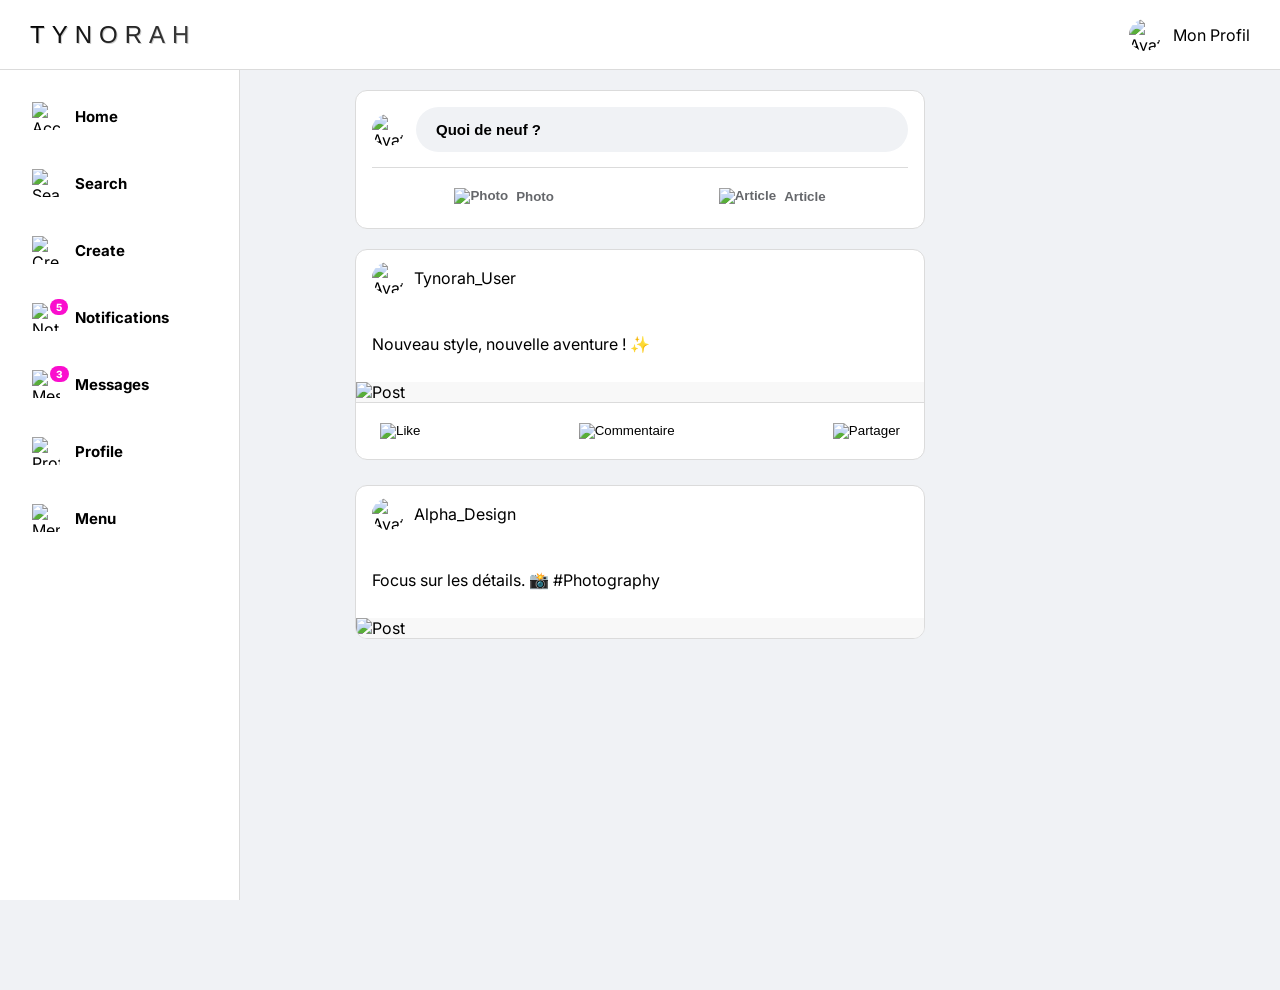
==== feed.html @ a1e7d86f "Add files via upload" ====
<!DOCTYPE html>
<html lang="fr">
<head>
  <meta charset="utf-8">
  <meta name="viewport" content="width=device-width, initial-scale=1">
  <title>Tynorah - Accueil</title>
  <link rel="stylesheet" href="style.css">
  <link rel="stylesheet" href="https://cdnjs.cloudflare.com/ajax/libs/font-awesome/6.0.0/css/all.min.css">
</head>
<body class="feed-body">

  <header class="main-header">
    <div class="brand">TYNORAH</div>

    <div class="search-wrapper" id="searchWrapper">
        <div class="search-close" id="closeSearch">&times;</div>
        
        <div class="search-section" style="width: 100%; max-width: 600px; margin: 40px auto; padding: 20px;">
          
          <div class="search-bar-wrapper" style="display: flex; align-items: center; background: #f0f2f5; padding: 10px 15px; border-radius: 20px; margin-bottom: 25px;">
            <i class="fa-solid fa-magnifying-glass" style="color: #737373; margin-right: 10px;"></i>
            <input type="text" id="search-input" placeholder="Search creators, hashtags or tech..." autocomplete="off" style="border: none; background: transparent; outline: none; width: 100%;">
          </div>
          
          <div class="search-results" id="suggestionsDropdown">
            <p class="small" style="text-align: left; margin-bottom: 15px; color: #737373; font-weight: 600;">Recent searches</p>
            <div class="user-info" style="margin-bottom: 15px; display: flex; align-items: center;">
              <div class="avatar" style="background: #ddd; width: 40px; height: 40px; border-radius: 50%;"></div>
              <span class="username" style="margin-left: 10px; font-weight: 500;">WebArchitect_99</span>
            </div>
            <div class="user-info" style="margin-bottom: 25px; display: flex; align-items: center;">
              <div class="avatar" style="background: #ddd; width: 40px; height: 40px; border-radius: 50%;"></div>
              <span class="username" style="margin-left: 10px; font-weight: 500;">UI_Master</span>
            </div>

            <div class="suggestion-section">
                <p class="small" style="text-align: left; margin-bottom: 15px; color: #737373; font-weight: 600;">Recherches populaires</p>
                <div class="suggestion-item" style="padding: 8px 0;"><span>#</span> TynorahDev</div>
                <div class="suggestion-item" style="padding: 8px 0;"><span>#</span> DesignConcept</div>
            </div>
          </div>
        </div>
    </div>

    <nav class="nav-center">
        <a href="feed.html" class="nav-item active">
            <img src="https://img.icons8.com/external-solid-kawalan-studio/36/external-home-user-interface-solid-kawalan-studio.png" alt="Accueil">
            <span class="nav-label">Home</span>
        </a>

        <a href="#" class="nav-item" id="search-nav-btn">
            <img src="https://img.icons8.com/external-others-inmotus-design/36/external-Magnifier-find-glass-others-inmotus-design-48.png" alt="Search">
            <span class="nav-label">Search</span>
        </a>

        <a href="#" class="nav-item">
            <img src="https://img.icons8.com/external-anggara-glyph-anggara-putra/36/external-add-social-media-interface-anggara-glyph-anggara-putra.png" alt="Create">
            <span class="nav-label">Create</span>
        </a>

        <a href="#" class="nav-item">
            <img src="https://img.icons8.com/external-smashingstocks-glyph-smashing-stocks/36/external-Bell-education-and-learning-smashingstocks-glyph-smashing-stocks.png" alt="Notifications">
            <span class="nav-label">Notifications</span>
            <span class="badge">5</span>
        </a>

        <a href="messages.html" class="nav-item">
            <img src="https://img.icons8.com/ios/36/facebook-messenger--v1.png" alt="Messages">
            <span class="nav-label">Messages</span>
            <span class="badge">3</span>
        </a>

        <a href="profile.html" class="nav-item" id="profile-link">
            <img src="https://img.icons8.com/external-tanah-basah-basic-outline-tanah-basah/36/external-user-date-and-time-tanah-basah-basic-outline-tanah-basah.png" alt="Profil">
            <span class="nav-label">Profile</span>
        </a>

        <a href="menu.html" class="nav-item">
            <img src="https://img.icons8.com/fluency-systems-regular/36/xbox-menu.png" alt="Menu">
            <span class="nav-label">Menu</span>
        </a>
    </nav>

    <div class="user-zone">
        <img src="https://www.hebergeur-image.fr/uploads/20260311/3c5c3ff0f1273dd42cfa2094b3bd9355d8735154.jpg" class="mini-avatar" alt="Avatar">
        <span class="user-name">Mon Profil</span>
    </div>
  </header>

  <main class="feed-container">
    
    <section class="create-post-card">
      <div class="create-top">
        <img src="https://www.hebergeur-image.fr/uploads/20260311/3c5c3ff0f1273dd42cfa2094b3bd9355d8735154.jpg" class="mini-avatar" alt="Avatar">
        <button class="create-trigger" id="create-post-trigger">Quoi de neuf ?</button>
      </div>
      
      <div class="create-divider"></div>

      <div class="create-options">
        <button class="opt-btn btn-photo" id="photo-post-trigger">
          <img src="https://img.icons8.com/ios-filled/24/camera--v3.png" class="opt-icon" alt="Photo">
          <span>Photo</span>
        </button>
        <button class="opt-btn btn-article" id="article-post-trigger">
          <img src="https://img.icons8.com/ios/24/hand-with-pen.png" class="opt-icon" alt="Article">
          <span>Article</span>
        </button>
      </div>
    </section>

    <article class="post-card">
        <div class="post-header">
            <div class="user-info">
                <img src="https://www.hebergeur-image.fr/uploads/20260311/3c5c3ff0f1273dd42cfa2094b3bd9355d8735154.jpg" class="mini-avatar" alt="Avatar">
                <span class="user-name">Tynorah_User</span>
            </div>
        </div>
        <div class="post-content">
            <p>Nouveau style, nouvelle aventure ! ✨</p>
            <div class="post-media-container">
                <img src="https://www.hebergeur-image.fr/uploads/20260311/f9a54bbe7b71318d585d57c09bd200cd1e1c11e5.jpg" alt="Post" class="post-image">
            </div>
        </div>
        <div class="post-actions">
            <button class="action-btn heart-btn" onclick="toggleLike(this)">
                <img src="https://img.icons8.com/ios-glyphs/24/hearts.png" data-inactive="https://img.icons8.com/ios-glyphs/24/hearts.png" data-active="https://img.icons8.com/emoji/24/heart-suit.png" alt="Like">
            </button>
            <button class="action-btn comment-toggle-btn">
                <img src="https://img.icons8.com/ios/24/topic--v1.png" alt="Commentaire">
            </button>
            <button class="action-btn"><img src="https://img.icons8.com/external-creatype-outline-colourcreatype/24/external-share-user-interface-creatype-outline-colourcreatype.png" alt="Partager"></button>
        </div>

        <div class="comments-section" style="display: none; padding: 15px; border-top: 1px solid #dbdbdb;">
            <div class="comments-list" style="margin-bottom: 10px;"></div>
            <div style="display: flex; gap: 10px;">
                <input type="text" class="comment-input" placeholder="Ajouter un commentaire..." style="flex: 1; padding: 8px; border-radius: 20px; border: 1px solid #dbdbdb;">
                <button class="publish-comment-btn" style="background: var(--purple-1); color: white; border: none; padding: 5px 15px; border-radius: 20px; cursor: pointer;">Publier</button>
            </div>
        </div>
    </article>

    <article class="post-card">
        <div class="post-header">
            <div class="user-info">
                <img src="https://www.hebergeur-image.fr/uploads/20260311/3c5c3ff0f1273dd42cfa2094b3bd9355d8735154.jpg" class="mini-avatar" alt="Avatar">
                <span class="user-name">Alpha_Design</span>
            </div>
        </div>
        <div class="post-content">
            <p>Focus sur les détails. 📸 #Photography</p>
            <div class="post-media-container">
                <img src="https://www.hebergeur-image.fr/uploads/20260311/57adf78bf8f1d8cbd151e48b9839f9eaba9f953b.jpg" alt="Post" class="post-image">
            </div>
        </div>
    </article>

  </main>

  <script src="script.js"></script>
</body>
</html>
---- style.css ----
/* ============================================================
   0. CONFIGURATION GLOBALE (Variables & Reset)
   ============================================================ */
/* Importation de la police Inter (Recommandé si pas fait dans le HTML) */
@import url('https://fonts.googleapis.com/css2?family=Inter:wght@400;500;600;700;800;900&display=swap');

@font-face {
    font-family: 'Bluestar Medium';
    src: url('fonts/Bluestar-Medium.ttf') format('truetype');
    font-weight: 500; 
    font-style: normal; 
    font-display: swap;
}

:root {
    /* Couleurs */
    --purple-1: rgba(250, 14, 206, 1);
    --purple-2: rgba(14, 206, 250, 0.9);
    --white: #ffffff;
    --black: #000000;
    --muted: rgba(12, 12, 12, 0.6);
    --muted-light: #737373;
    --border-color: #dbdbdb;
    --bg-light: #f0f2f5;
    
    /* Composants */
    --shadow: 0 8px 30px rgba(12, 12, 12, 0.16);
    --radius-md: 12px;
    --radius-lg: 50px;
    --pill: 100px;
    
    /* Typographie */
    --font-main: "Inter", Arial, Helvetica, sans-serif;
}

/* Reset de base */
* { box-sizing: border-box; }
html, body { height: 100%; margin: 0; }

body {
    min-height: 100vh;
    font-family: var(--font-main);
    color: var(--black);
    position: relative;
    overflow-x: hidden;
}

/* Classes Utilitaires */
.muted { color: var(--muted); }

/* ============================================================
   1. AUTHENTIFICATION (Pages Signin / Signup)
   ============================================================ */
body.auth-body {
    display: flex;
    align-items: center;
    justify-content: center;
    background: var(--white);
    /* Gère le positionnement du logo central en haut */
    padding-top: 60px; 
}

/* Bulles de fond */
body.auth-body::before, 
body.auth-body::after {
    content: ""; 
    position: absolute; 
    width: 600px; 
    height: 500px;
    border-radius: 50%; 
    filter: blur(90px); 
    z-index: -1; 
    opacity: 0.8;
}
body.auth-body::before { background: linear-gradient(135deg, #7800F6, #ED006A); top: -200px; left: -150px; }
body.auth-body::after { background: linear-gradient(135deg, #003CF6, #00FEFE); bottom: -150px; right: -150px; }

/* Logo de l'app */
.brand {
    font-family: 'Bluestar Medium', sans-serif; 
    letter-spacing: 7px; 
    font-size: 24px;
    background: linear-gradient(135deg, #000000 0%, #434343 100%);
    -webkit-background-clip: text; 
    -webkit-text-fill-color: transparent;
    filter: drop-shadow(1px 1px 0px #ccc); 
    transition: all 0.4s ease;
}

body.auth-body .brand { 
    position: absolute; 
    top: 25px; 
    left: 100%; 
    transform: translateX(-50%); 
}

/* Conteneur du Formulaire */
.container {
    width: 450px; 
    max-width: 92vw; 
    height: 700px; 
    max-height: 92vh;
    border-radius: var(--radius-lg); 
    background: var(--white);
    box-shadow: var(--shadow); 
    overflow: hidden; 
    display: flex; 
    flex-direction: column;
}

.header { 
    min-height: 150px; 
    display: flex; 
    flex-direction: column; 
    justify-content: flex-end; 
    align-items: center; 
    padding: 2px 20px 50px; 
}
.header h1 { margin: 0; font-size: 35px; font-weight: 800; }
.header .subtitle { font-size: 12px; font-weight: 600; color: var(--muted); }

.content { 
    flex: 1; 
    padding: 22px; 
    display: flex; 
    flex-direction: column; 
    gap: 12px; 
    overflow-y: auto; 
}
.row { display: flex; gap: 15px; margin-bottom: 20px; }

/* Champs de saisie */
input[type="text"], input[type="email"], input[type="password"] {
    width: 100%; 
    padding: 18px 16px; 
    margin-top: 8px; 
    border-radius: 40px;
    border: 1.5px solid #e6e6eb; 
    background: #fafafa; 
    outline: none; 
    transition: 0.2s;
    font-family: var(--font-main);
}
input:focus { border-color: var(--purple-1); background: var(--white); }

/* Boutons principaux */
.btn {
    margin-top: 12px; 
    padding: 14px; 
    border-radius: 40px; 
    border: none;
    background-image: linear-gradient(90deg, var(--purple-1), #1465FF);
    color: var(--white); 
    font-weight: 800; 
    font-size: 15px; 
    cursor: pointer; 
    transition: 0.3s;
    display: flex; 
    align-items: center; 
    justify-content: center;
}
.btn:hover { transform: translateY(-4px); filter: brightness(1.1); }

/* Liens et textes annexes */
.small { font-size: 12px; color: var(--muted); text-align: center; margin-top: 15px; }
.signin-link { color: var(--purple-1); text-decoration: none; font-weight: 800; }
.terms { display: flex; align-items: center; gap: 10px; font-size: 13px; font-weight: 700; }
.consent { font-size: 12px; color: var(--muted); text-align: center; margin-top: 10px; }

/* ============================================================
   2. LAYOUT PRINCIPAL (Pages Feed, Settings, Profile)
   ============================================================ */
body.feed-body { 
    background: var(--bg-light); 
    overflow-y: auto; 
}

.profile-tabs {
    display: flex;
    justify-content: space-around;
    border-top: 1px solid var(--border-color);
    background: var(--white);
}

.tab {
    display: flex;
    flex-direction: column; /* Texte sous l'icône */
    align-items: center;
    padding: 12px 0;
    text-decoration: none;
    color: var(--muted-light);
    flex: 1;
    transition: 0.3s;
}

/* Taille de l'icône adaptative (environ 6% de la largeur de l'écran sur mobile) */
.tab svg {
    width: 6vw; 
    max-width: 24px;
    min-width: 20px;
    height: auto;
    margin-bottom: 4px;
}

.tab span {
    font-size: 10px; /* Taille fixe petite pour le texte */
    font-weight: 700;
    letter-spacing: 0.3px;
}

.tab.active {
    color: var(--black);
    border-top: 2px solid var(--black); /* Barre au dessus comme Instagram PC ou dessous selon ton choix */
    margin-top: -1px;
}

.tab-content { display: none; }
.tab-content.active { display: block; }

/* Header Fixe Haut */
.main-header {
    display: flex; 
    align-items: center; 
    justify-content: space-between;
    padding: 0 30px; 
    height: 70px; 
    background: var(--white);
    position: fixed; 
    top: 0; 
    left: 0; 
    width: 100%;
    z-index: 2000; 
    border-bottom: 1px solid var(--border-color);
}

.user-zone { display: flex; align-items: center; gap: 12px; }
.mini-avatar { width: 32px; height: 32px; border-radius: 50%; object-fit: cover; flex-shrink: 0; }

/* Conteneur du Flux d'actualité */
.feed-container {
    width: 100%; 
    max-width: 600px; 
    margin: 90px auto 30px auto; 
    padding: 0 15px; 
    display: flex; 
    flex-direction: column; 
    align-items: center;
}

@media (max-width: 768px) {
    .feed-container { max-width: 100%; padding: 0; margin-top: 80px; margin-bottom: 80px; }
}

/* ============================================================
   3. NAVIGATION (Barre latérale / Barre basse)
   ============================================================ */
.nav-center { display: flex; background: var(--white); z-index: 1000; }

.nav-item { 
    display: flex; 
    align-items: center; 
    text-decoration: none;
    transition: all 0.2s ease; 
    position: relative; 
    color: var(--black);
}
.nav-item img { width: 28px; height: 28px; object-fit: contain; }
.nav-label { font-weight: 700; color: var(--black); }

#search-nav-btn:hover { 
    transform: scale(1.1); 
    filter: drop-shadow(0 0 5px rgba(250, 14, 206, 0.3)); 
}

.badge {
    position: absolute; 
    background: var(--purple-1); 
    color: var(--white);
    font-size: 10px; 
    font-weight: 800; 
    padding: 2px 6px; 
    border-radius: 10px;
}

/* --- Navigation Desktop (Barre Latérale Gauche) --- */
@media (min-width: 769px) { 
    .nav-center {
        flex-direction: column; 
        gap: 15px; 
        position: fixed; 
        top: 70px; 
        left: 0;
        width: 240px; 
        height: calc(100vh - 70px); 
        padding: 20px; 
        border-right: 1px solid var(--border-color);
    }
    .nav-item { width: 100%; padding: 12px; border-radius: var(--radius-md); gap: 15px; justify-content: flex-start; }
    .nav-item:hover { background: rgba(0, 0, 0, 0.05); }
    .nav-label { font-size: 15px; }
    .badge { top: 8px; left: 30px; }
}

/* --- Navigation Mobile (Barre d'outils Basse) --- */
@media (max-width: 768px) { 
    .nav-center {
        flex-direction: row; 
        justify-content: space-around; 
        align-items: center;
        position: fixed; 
        bottom: 0; 
        left: 0; 
        width: 100%; 
        height: 70px;
        border-top: 1px solid var(--border-color); 
        padding: 5px 0;
    }
    .nav-item { flex-direction: column; gap: 4px; flex: 1; }
    .nav-label { font-size: 10px; text-transform: uppercase; }
    .badge { top: 2px; right: 25%; }
}

/* ============================================================
   4. BARRE DE RECHERCHE (Overlay Glassmorphism)
   ============================================================ */
.search-wrapper {
    position: fixed; 
    top: 0; 
    left: 0; 
    width: 100%; 
    height: 100vh;
    background: rgba(255, 255, 255, 0.7); 
    backdrop-filter: blur(7px);
    display: flex; 
    flex-direction: column; 
    align-items: center; 
    padding-top: 15px;
    z-index: 3000; 
    opacity: 0; 
    visibility: hidden; 
    transition: all 0.3s ease;
}
.search-wrapper.active { opacity: 1; visibility: visible; }

.search-bar-container { 
    width: 90%; 
    max-width: 600px; 
    position: relative; 
    display: flex; 
    align-items: center; 
    animation: slideDown 0.4s ease forwards; 
}

#searchInput {
    width: 100%; 
    padding: 15px 50px 15px 25px; 
    border-radius: 35px;
    border: 1px solid rgba(0, 0, 0, 0.1); 
    background: var(--white);
    font-size: 16px; 
    font-weight: 800; 
    color: var(--black); 
    outline: none; 
    box-shadow: var(--shadow);
}
#searchInput::placeholder { color: var(--black); font-weight: 800; opacity: 0.6; }

.search-close {
    position: absolute; 
    right: 20px; 
    font-size: 24px; 
    font-weight: 900;
    cursor: pointer; 
    color: var(--black); 
    transition: transform 0.2s;
}
.search-close:hover { transform: rotate(90deg); color: var(--purple-1); }

/* --- Dropdown de suggestions --- */
.suggestions-dropdown {
    width: 90%; 
    max-width: 600px; 
    margin-top: 15px; 
    background: rgba(255, 255, 255, 0.85);
    border-radius: 25px; 
    box-shadow: var(--shadow); 
    padding: 20px; 
    display: none;
    border: 1px solid rgba(255, 255, 255, 0.3);
}

.suggestion-section { margin-bottom: 15px; }
.suggestion-section small {
    color: var(--black); 
    font-weight: 900; 
    text-transform: uppercase;
    font-size: 12px; 
    letter-spacing: 1px; 
    margin-bottom: 8px; 
    display: block; 
    opacity: 0.5;
}

.suggestion-item {
    display: flex; 
    align-items: center; 
    gap: 15px; 
    padding: 12px; 
    border-radius: 15px;
    cursor: pointer; 
    transition: background 0.2s, transform 0.1s; 
    color: var(--black);
}
.suggestion-item:hover { background: rgba(250, 14, 206, 0.1); transform: translateX(5px); }
.suggestion-item span { font-weight: 800; }
.s-avatar { width: 35px; height: 35px; background: #e0e0e0; border-radius: 50%; }

/* ============================================================
   5. FEED : CRÉATION DE POST & POSTS (Style Facebook/Instagram)
   ============================================================ */
/* Bloc Créer un post */
.create-post-card {
    width: 100%; 
    background: var(--white); 
    border-radius: var(--radius-md);
    padding: 16px; 
    margin-bottom: 20px; 
    border: 1px solid var(--border-color);
}
.create-top { display: flex; align-items: center; gap: 12px; margin-bottom: 15px; }
.create-trigger {
    flex: 1; 
    background: #f0f2f5; 
    border: none; 
    border-radius: 50px;
    padding: 14px 20px; 
    text-align: left; 
    color: var(--black); 
    font-weight: 800; 
    font-size: 15px; 
    cursor: pointer;
}
.create-trigger:hover { background: #e4e6e9; }
.create-divider { height: 1px; background: var(--border-color); margin-bottom: 12px; }
.create-options { display: flex; justify-content: space-around; }
.opt-btn {
    display: flex; 
    align-items: center; 
    gap: 8px; 
    background: transparent;
    border: none; 
    font-weight: 800; 
    color: #65676b; 
    cursor: pointer; 
    padding: 8px;
}
.opt-btn:hover { background: #f2f2f2; border-radius: 8px; color: var(--black); }

/* Carte de Publication (Post) */
.post-card {
    width: 100%; 
    background: var(--white); 
    border-radius: var(--radius-md); 
    margin-bottom: 25px;
    border: 1px solid var(--border-color); 
    overflow: hidden; 
    display: flex; 
    flex-direction: column;
}
.post-header, .post-content p, .post-actions { padding: 12px 16px; }
.post-header .user-info { display: flex; align-items: center; gap: 10px; }
.post-media-container { width: 100%; background-color: #f8f8f8; display: flex; justify-content: center; }
.post-image { width: 100%; height: auto; display: block; object-fit: cover; }

.post-actions { display: flex; justify-content: space-between; border-top: 1px solid var(--border-color); }
.action-btn { background: none; border: none; cursor: pointer; padding: 8px; transition: transform 0.1s; }
.action-btn:hover { transform: scale(1.1); }
.action-btn img { width: 24px; height: 24px; }

@media (max-width: 768px) {
    .post-card { border-radius: 0; border-left: none; border-right: none; }
}

/* ============================================================
   6. PROFIL UTILISATEUR
   ============================================================ */
/* Nettoyage global sur la page profil */
body.profile-page { background: var(--white); }

.profile-container { 
    width: 100%; 
    max-width: 935px; 
    margin: 0 auto; 
    padding: 0 0 50px 0; 
    background: var(--white); 
}

/* --- En-tête Mobile (Bouton Retour + Titre) --- */
.profile-header-top {
    display: flex; 
    justify-content: space-between; 
    align-items: center;
    padding: 10px 15px; 
    border-bottom: 1px solid var(--border-color); 
    position: sticky; 
    top: 0; 
    z-index: 100; 
    background: var(--white);
}
.profil-title { font-size: 16px; font-weight: 800; letter-spacing: 1px; color: var(--black); }
.back-button { color: var(--black); text-decoration: none; display: flex; align-items: center; }
.back-button svg { width: 28px; height: 28px; stroke: var(--black); }

/* --- En-tête Profil (Photo, Nom, Bio) --- */
.profile-header { 
    display: flex; 
    flex-direction: column; 
    padding: 20px 15px; 
    gap: 20px; 
}

.profile-avatar-wrapper { display: flex; justify-content: center; }
.profile-avatar { 
    width: 80px; 
    height: 80px; 
    border-radius: 50%; 
    object-fit: cover; 
    object-position: center top; /* Garde le visage visible */
    border: 1px solid var(--border-color); 
}

.profile-info { 
    display: flex; 
    flex-direction: column; 
    align-items: center; 
    text-align: center;  
    gap: 15px; 
}
.profile-username { font-size: 20px; font-weight: 700; margin: 0; }

/* Boutons Actions Profil */
.profile-actions-desktop { display: none; }
.profile-actions-mobile { display: flex; gap: 8px; width: 100%; }

.btn-profile {
  flex: 1; /* Prend l'espace équitablement (50/50 sur mobile) */
  display: flex; 
  align-items: center; 
  justify-content: center; 
  gap: 8px; 
  background: #efefef; 
  color: var(--black); 
  border: none; 
  border-radius: 8px;
  height: 36px; /* Hauteur fixe type Instagram */
  padding: 0 16px; 
  font-size: 14px; 
  font-weight: 600;
  cursor: pointer; 
  transition: background 0.2s ease, transform 0.1s ease;
}
.btn-profile:hover { background: #dbdbdb; }
.btn-profile:active { transform: scale(0.97); }

/* Icône à l'intérieur des boutons profil */
.btn-icon { width: 18px; height: 18px; object-fit: contain; }

/* Statistiques */
.profile-stats {
    display: flex; 
    justify-content: center; 
    gap: 30px; 
    padding: 15px 0; 
    margin: 0; 
    width: 100%;
    border-top: 1px solid #efefef; 
    border-bottom: 1px solid #efefef; 
    list-style: none;
}
.profile-stats li, .profile-stats button { 
    display: flex; 
    flex-direction: column; 
    align-items: center;
    font-size: 14px; 
    color: var(--muted-light); 
}
.profile-stats li strong, .profile-stats button strong { font-size: 16px; color: var(--black); }

/* Nettoie les styles par défaut des boutons de stats */
.profile-stats button {
    background: transparent; border: none; padding: 0;
    font-family: inherit; cursor: pointer;
}
.profile-stats button:focus { outline: none; }

/* Bio */
.profile-bio { font-size: 14px; line-height: 1.5; color: var(--black); }
.profile-bio a { color: #00376b; font-weight: 600; }

/* --- Onglets Profil (Publications, Reels, etc.) --- */
.profile-tabs { display: flex; justify-content: space-around; border-bottom: 1px solid transparent; }
.tab {
    flex: 1; text-align: center; padding: 15px 0; font-size: 12px; font-weight: 600;
    color: #8e8e8e; text-decoration: none; letter-spacing: 1px; position: relative;
}
.tab.active { color: var(--black); }
.tab.active::after { content: ''; position: absolute; bottom: 0; left: 0; width: 100%; height: 1px; background: var(--black); }

/* --- Grille de Contenu Profil --- */
.profile-grid { display: grid; grid-template-columns: repeat(3, 1fr); gap: 3px; }
.profile-grid-item { aspect-ratio: 1 / 1; overflow: hidden; background: #efefef; position: relative; }
.profile-grid-item img { width: 100%; height: 100%; object-fit: cover; object-position: center top; }

/* ============================================================
   ADAPTATION PC (Desktop Responsive) - PROFIL
   ============================================================ */
@media (min-width: 768px) { 
    .profile-container { padding: 40px 20px; }
    .profile-header-top { display: none; } /* Cache la barre Retour mobile */
    
    /* Structure : Avatar (Gauche) + Infos (Droite) */
    .profile-header { 
        flex-direction: row; 
        align-items: flex-start; 
        justify-content: center; 
        max-width: 850px;
        margin: 0 auto;
        gap: 80px; 
        padding: 0 20px 40px 20px; 
        border-bottom: 1px solid var(--border-color); 
    }
    
    .profile-avatar { width: 150px; height: 150px; }
    
    /* Colonne d'infos structurée */
    .profile-info { 
        flex: 1; 
        display: flex; 
        flex-direction: column; 
        align-items: flex-start; 
        text-align: left; 
        gap: 20px; 
        max-width: 600px;
    }
    
    /* Ligne 1 : Nom et Boutons PC */
    .info-top { display: flex; flex-direction: row; align-items: center; gap: 20px; }
    .profile-username { font-size: 24px; font-weight: 400; white-space: nowrap; }
    
    .profile-actions-mobile { display: none; }
    .profile-actions-desktop { display: flex; gap: 10px; }
    .btn-profile { flex: none; min-width: 140px; padding: 0 20px; } /* Empêche l'étirement infini */
    
    /* Ligne 2 : Statistiques en ligne */
    .profile-stats { justify-content: flex-start; gap: 40px; border: none; padding: 0; }
    .profile-stats li, .profile-stats button { 
        flex-direction: row; 
        align-items: baseline;
        gap: 6px; 
        font-size: 16px; 
        color: var(--black); 
    }
    .profile-stats li strong, .profile-stats button strong { font-size: 16px; }
    
    /* Ligne 3 : Bio aérée */
    .profile-bio { max-width: 500px; line-height: 1.6; }
    
    /* Ajustements Onglets et Grille */
    .profile-tabs { justify-content: center; gap: 60px; border-top: 1px solid var(--border-color); }
    .tab { flex: none; padding: 15px 0; }
    .tab.active::after { top: -1px; bottom: auto; } /* Ligne noire au-dessus de l'onglet */
    .profile-grid { gap: 20px; } /* Espace plus grand entre les photos */
}

/* ============================================================
   7. MODALES (Edition Profil, Statistiques, etc.)
   ============================================================ */
.modal-overlay {
    display: none; position: fixed; top: 0; left: 0; width: 100%; height: 100%;
    background: rgba(0, 0, 0, 0.45); backdrop-filter: blur(12px); z-index: 10000;
    justify-content: center; align-items: center; transition: all 0.3s ease;
}
.modal-content {
    background: var(--white); width: 90%; max-width: 820px; padding: 25px; border-radius: 40px;
    box-shadow: 0 20px 60px rgba(0, 0, 0, 0.3); position: relative;
    animation: slideUp 0.4s cubic-bezier(0.175, 0.885, 0.32, 1.275);
}
.modal-header { display: flex; justify-content: space-between; align-items: center; margin-bottom: 20px; }
.modal-header h3 { font-weight: 800; font-size: 1.1rem; }

.close-btn { 
    background: #f1f1f1; border: none; width: 32px; height: 32px; border-radius: 50px; 
    cursor: pointer; font-weight: bold; display: flex; justify-content: center; align-items: center; transition: 0.2s; 
}
.close-btn:hover { background: #e5e5e5; }

/* Formulaire d'édition */
.edit-form { display: flex; flex-direction: column; gap: 18px; }
.input-group label { display: block; font-size: 11px; font-weight: 700; color: #8e8e8e; text-transform: uppercase; margin-bottom: 6px; }
.input-group input, .input-group textarea { 
    width: 100%; padding: 14px; border: 1px solid var(--border-color); border-radius: var(--radius-md); 
    background: #fafafa; font-family: inherit; font-size: 14px; outline: none; transition: 0.2s; 
}
.input-group input:focus, .input-group textarea:focus { border-color: #8E2DE2; background: var(--white); }

.save-btn-final {
    background: linear-gradient(90deg, #8E2DE2, #1465FF); color: var(--white); border: none; padding: 16px;
    border-radius: 15px; font-weight: 700; font-size: 15px; cursor: pointer; transition: 0.2s;
}
.save-btn-final:hover { box-shadow: 0 5px 15px rgba(142, 45, 226, 0.4); }

/* Liste d'utilisateurs (Abonnés) */
.stats-content { max-height: 400px; overflow-y: auto; }
.stats-list { display: flex; flex-direction: column; gap: 15px; margin-top: 10px; }
.user-item { display: flex; align-items: center; gap: 12px; }
.user-item img { width: 44px; height: 44px; border-radius: 50%; object-fit: cover; border: 1px solid var(--border-color); }
.user-details { display: flex; flex-direction: column; flex: 1; }
.u-name { font-size: 14px; font-weight: 700; }
.u-username { font-size: 13px; color: #8e8e8e; }
.btn-follow-mini { background: #efefef; border: none; padding: 6px 12px; border-radius: 8px; font-weight: 700; font-size: 12px; cursor: pointer; }
.btn-follow-mini:hover { background: #dbdbdb; }

/* ============================================================
   8. PAGE MENU (Style Facebook) & PARAMÈTRES
   ============================================================ */
/* --- Menu Mobile (Grille & Liste) --- */
.modern-menu-container {
    display: grid; grid-template-columns: repeat(2, 1fr); gap: 15px;
    width: 100%; max-width: 600px; margin: 0 auto; padding: 0 10px;
}
.menu-item {
    background: var(--white); border-radius: 16px; box-shadow: 0 4px 12px rgba(0, 0, 0, 0.05);
    display: flex; flex-direction: column; align-items: flex-start; justify-content: flex-start;
    padding: 20px; min-height: 110px; text-decoration: none; transition: 0.2s;
}
.menu-item img { width: 34px; height: 34px; margin-bottom: 12px; }
.menu-item .menu-label { font-size: 15px; font-weight: 800; color: #1c1e21; line-height: 1.2; }
.menu-item .menu-chevron { display: none; }
.menu-item:hover, .menu-item:active { transform: scale(0.97); box-shadow: 0 8px 25px rgba(0, 0, 0, 0.1); background: #f8f9fa; }

.menu-divider { grid-column: 1 / -1; height: 1px; background: var(--border-color); margin: 10px 0; }

.menu-divider ~ .menu-item {
    grid-column: 1 / -1; flex-direction: row; align-items: center;
    min-height: 60px; padding: 15px 20px; border-radius: var(--radius-md); box-shadow: none; background: transparent;
}
.menu-divider ~ .menu-item:hover { background: #f0f2f5; transform: none; }
.menu-divider ~ .menu-item img { margin-bottom: 0; margin-right: 15px; width: 28px; height: 28px; background: #e4e6eb; padding: 5px; border-radius: 50%; }
.menu-divider ~ .menu-item .menu-chevron { display: block; margin-left: auto; font-size: 20px; color: #8E2DE2; }

.menu-divider ~ .menu-item.logout { margin-top: -5px; }
.menu-divider ~ .menu-item.logout .menu-label1 { font-size: 16px; font-weight: 800; color: #ED0909; }
.menu-divider ~ .menu-item.logout img { background: rgba(237, 9, 9, 0.1); }

@media (min-width: 600px) { .modern-menu-container { grid-template-columns: repeat(3, 1fr); } }

/* --- Layout Page Settings (Desktop) --- */
.settings-layout { display: flex; max-width: 1100px; margin: 40px auto; padding: 0 20px; min-height: 80vh; }
.settings-sidebar { width: 300px; background: var(--white); border-radius: 30px 0 0 30px; padding: 30px 20px; border-right: 1px solid rgba(0,0,0,0.05); }
.settings-display { flex: 1; background: rgba(255, 255, 255, 0.6); backdrop-filter: blur(15px); border-radius: 0 30px 30px 0; padding: 40px; }
.settings-title { font-size: 20px; font-weight: 800; color: #1e272e; margin: 0; }

.settings-list { display: flex; flex-direction: column; gap: 8px; }
.s-row { width: 100%; background: transparent; border: none; display: flex; align-items: center; padding: 16px 20px; border-radius: 40px; cursor: pointer; font-family: inherit; font-size: 15px; font-weight: 500; color: #4b6584; transition: 0.3s; }
.s-row img { margin-right: 15px; width: 22px; opacity: 0.6; }
.s-row span.s-label { flex: 1; text-align: left; color: #082338; }
.s-row.active { background: #F8F9FE; color: #8E2DE2; font-weight: 700; }
.s-row.active .s-label { color: #8E2DE2; }

/* Édition depuis les Paramètres */
.profile-editor { display: flex; flex-direction: column; align-items: center; gap: 30px; margin-top: 20px; }
.avatar-preview { width: 110px; height: 110px; position: relative; margin: 0 auto 10px; }
.avatar-preview img { width: 100%; height: 100%; border-radius: 50%; object-fit: cover; border: 4px solid var(--white); box-shadow: 0 5px 15px rgba(0,0,0,0.1); }
.profile-form { width: 100%; max-width: 400px; }
.form-group label { display: block; font-size: 14px; font-weight: 700; margin-bottom: 8px; color: #2d3436; margin-left: 5px; }
.input-wrapper input, .input-wrapper textarea { width: 100%; padding: 14px 20px; border-radius: 20px; border: 1px solid rgba(0,0,0,0.08); background: rgba(255, 255, 255, 0.8); font-family: inherit; font-size: 15px; transition: 0.3s; }
.input-wrapper input:focus { border-color: #8E2DE2; background: var(--white); }
.save-btn { width: 100%; padding: 16px; border-radius: 20px; border: none; background: linear-gradient(135deg, #8E2DE2 0%, #4A00E0 100%); color: var(--white); font-weight: 700; font-size: 16px; cursor: pointer; transition: 0.3s; margin-top: 10px; }

/* --- Layout Page Settings (Mobile) --- */
@media (max-width: 800px) { 
    .settings-layout { flex-direction: column; margin: 10px auto; padding: 0 10px; }
    .settings-sidebar { width: 100%; border-radius: 25px; border-right: none; }
    .settings-display { position: fixed; top: 0; left: 0; width: 100%; height: 100%; z-index: 9999; background: var(--white); transform: translateX(100%); transition: 0.4s; visibility: hidden; }
    .settings-display.visible { transform: translateX(0); visibility: visible; }
    .mobile-back-btn { display: inline-flex; background: #f1f1f1; border: none; padding: 12px 20px; border-radius: 15px; font-weight: 700; margin-bottom: 20px; cursor: pointer; }
}

/* ============================================================
   9. ANIMATIONS GLOBALES
   ============================================================ */
@keyframes slideDown { from { transform: translateY(-30px); opacity: 0; } to { transform: translateY(0); opacity: 1; } }
@keyframes slideUp { from { transform: translateY(50px); opacity: 0; } to { transform: translateY(0); opacity: 1; } }



/* ============================================================
   11. MESSAGERIE (messages.html)
   ============================================================ */

body.messages-page {
    background: #ffffff;
    height: 100vh;
    overflow: hidden; /* Empêche le double scroll */
}

/* --- Layout Principal --- */
.messages-layout {
    display: flex;
    height: calc(100vh - 70px); /* Hauteur de l'écran moins le header mobile */
    width: 100%;
    background: var(--white);
    position: relative;
}

/* --- PANNEAU GAUCHE : Liste --- */
.conversations-list {
    width: 100%;
    display: flex;
    flex-direction: column;
    background: var(--white);
    border-right: 1px solid var(--border-color);
    overflow-y: auto;
    transition: transform 0.3s ease;
}

.msg-search-bar {
    padding: 15px;
    border-bottom: 1px solid var(--border-color);
}

.msg-search-bar input {
    width: 100%;
    padding: 12px 20px;
    border-radius: 20px;
    border: 1px solid var(--border-color);
    background: var(--bg-light);
    outline: none;
    font-family: inherit;
}

.msg-search-bar input:focus { border-color: var(--purple-1); background: var(--white); }

.chat-item {
    display: flex;
    align-items: center;
    padding: 15px;
    cursor: pointer;
    transition: background 0.2s;
    border-bottom: 1px solid rgba(0,0,0,0.02);
}

.chat-item:hover { background: #f8f9fa; }

.chat-avatar {
    width: 50px;
    height: 50px;
    border-radius: 50%;
    object-fit: cover;
    margin-right: 15px;
}

.chat-preview {
    flex: 1;
    display: flex;
    flex-direction: column;
    overflow: hidden;
}

.chat-name {
    font-weight: 700;
    font-size: 15px;
    color: var(--black);
    margin-bottom: 4px;
}

.chat-last-msg {
    font-size: 13px;
    color: var(--muted-light);
    white-space: nowrap;
    overflow: hidden;
    text-overflow: ellipsis;
}

.chat-meta {
    display: flex;
    flex-direction: column;
    align-items: flex-end;
    gap: 5px;
}

.chat-time { font-size: 11px; color: var(--muted-light); }

.unread-badge {
    background: var(--purple-1);
    color: var(--white);
    font-size: 10px;
    font-weight: 800;
    width: 18px;
    height: 18px;
    display: flex;
    justify-content: center;
    align-items: center;
    border-radius: 50%;
}

.chat-item.unread .chat-name,
.chat-item.unread .chat-last-msg {
    font-weight: 800;
    color: var(--black);
}

/* --- PANNEAU DROIT : Chat Actif --- */
.chat-window {
    position: absolute;
    top: 0;
    left: 0;
    width: 100%;
    height: 100%;
    background: var(--bg-light);
    display: flex;
    flex-direction: column;
    transform: translateX(100%); /* Masqué à droite sur mobile par défaut */
    transition: transform 0.3s cubic-bezier(0.4, 0, 0.2, 1);
    z-index: 10;
}

.chat-window.active {
    transform: translateX(0); /* Glisse sur l'écran au clic (Mobile) */
}

.chat-header {
    display: flex;
    align-items: center;
    padding: 15px;
    background: var(--white);
    border-bottom: 1px solid var(--border-color);
}

.chat-header-avatar { width: 40px; height: 40px; border-radius: 50%; object-fit: cover; margin-right: 12px; }

.chat-header-info {
    flex: 1;
    display: flex;
    flex-direction: column;
}

.status-online { font-size: 11px; color: #2ecc71; font-weight: 600; }

/* Historique des bulles */
.chat-history {
    flex: 1;
    overflow-y: auto;
    padding: 20px;
    display: flex;
    flex-direction: column;
    gap: 15px;
}

.msg-wrapper { display: flex; align-items: flex-end; max-width: 80%; }
.msg-avatar { width: 28px; height: 28px; border-radius: 50%; margin-right: 8px; }

.msg-bubble {
    padding: 12px 16px;
    border-radius: 20px;
    font-size: 14px;
    line-height: 1.4;
}

/* Message Reçu (Gris, à gauche) */
.msg-wrapper.received { align-self: flex-start; }
.msg-wrapper.received .msg-bubble {
    background: var(--white);
    border: 1px solid var(--border-color);
    border-bottom-left-radius: 4px;
}

/* Message Envoyé (Violet/Bleu, à droite) */
.msg-wrapper.sent { align-self: flex-end; }
.msg-wrapper.sent .msg-bubble {
    background: linear-gradient(90deg, var(--purple-1), #1465FF);
    color: var(--white);
    border-bottom-right-radius: 4px;
}

/* Zone de saisie texte */
.chat-input-area {
    display: flex;
    align-items: center;
    padding: 15px;
    background: var(--white);
    border-top: 1px solid var(--border-color);
    gap: 10px;
}

.chat-input {
    flex: 1;
    padding: 12px 20px;
    border-radius: 30px;
    border: 1px solid var(--border-color);
    background: var(--bg-light);
    outline: none;
    font-family: inherit;
}
.chat-input:focus { border-color: var(--purple-1); background: var(--white); }

.mobile-only { display: block; margin-right: 10px; }

/* ============================================================
   ADAPTATION PC (Desktop) MESSAGERIE
   ============================================================ */
@media (min-width: 769px) {
    body.messages-page { background: var(--bg-light); }
    
    #msg-mobile-header { display: none; } /* Cache le header mobile */
    
    .messages-layout {
        max-width: 1000px;
        margin: 40px auto;
        height: calc(100vh - 80px);
        border-radius: 20px;
        box-shadow: var(--shadow);
        overflow: hidden;
        border: 1px solid var(--border-color);
        position: static;
    }

    /* Le split-screen magique ! */
    .conversations-list { width: 350px; border-right: 1px solid var(--border-color); }
    
    .chat-window {
        position: static;
        flex: 1; /* Prend tout l'espace restant à droite */
        transform: translateX(0); /* Toujours visible sur PC */
        display: flex;
    }

    .mobile-only { display: none; } /* Cache la flèche "Retour" dans le chat sur PC */
}
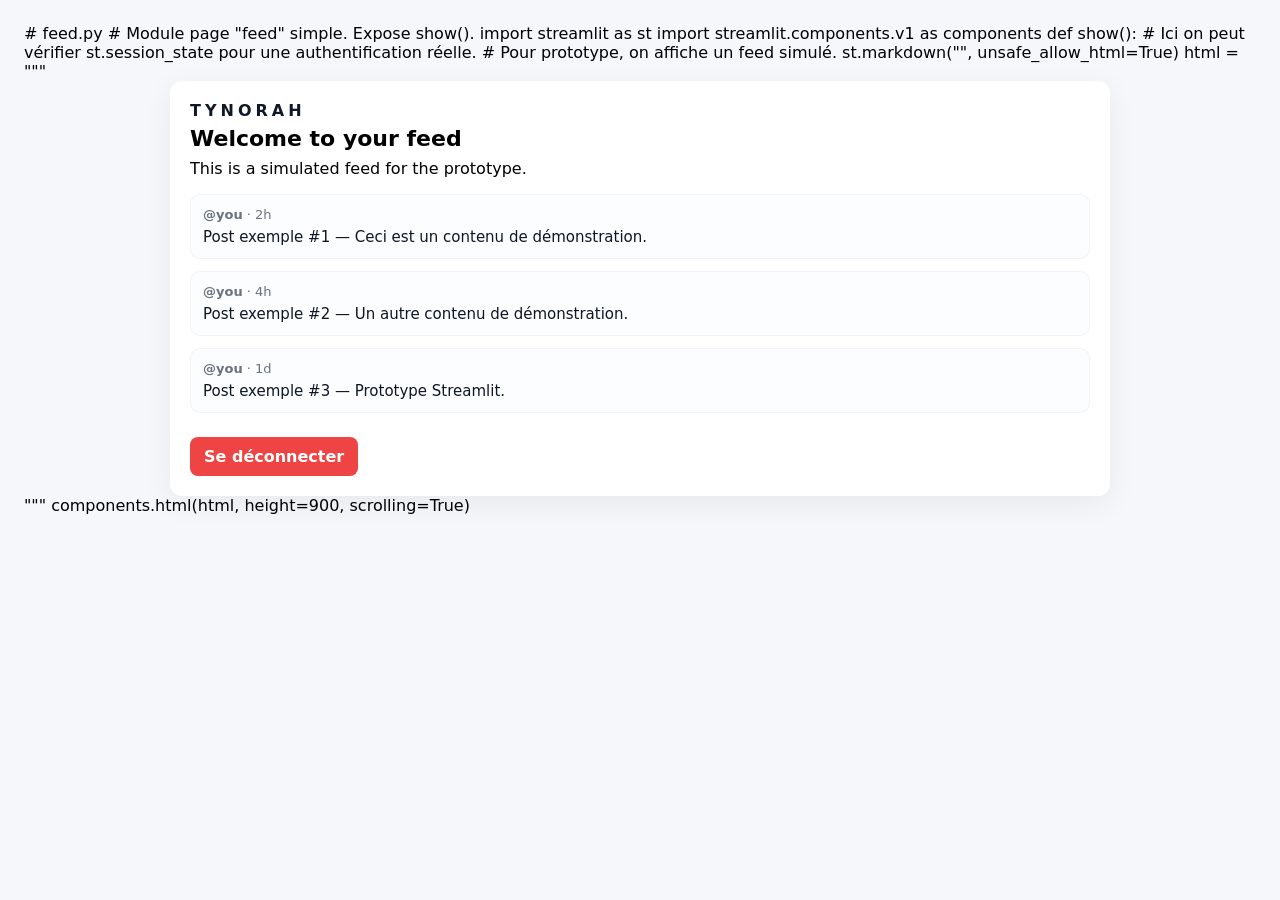
==== commit 04b8c0c4: "Update feed.html" ====
--- a/feed.html
+++ b/feed.html
@@ -1,163 +1,60 @@
-<!DOCTYPE html>
-<html lang="fr">
-<head>
-  <meta charset="utf-8">
-  <meta name="viewport" content="width=device-width, initial-scale=1">
-  <title>Tynorah - Accueil</title>
-  <link rel="stylesheet" href="style.css">
-  <link rel="stylesheet" href="https://cdnjs.cloudflare.com/ajax/libs/font-awesome/6.0.0/css/all.min.css">
-</head>
-<body class="feed-body">
+# feed.py
+# Module page "feed" simple. Expose show().
 
-  <header class="main-header">
-    <div class="brand">TYNORAH</div>
+import streamlit as st
+import streamlit.components.v1 as components
 
-    <div class="search-wrapper" id="searchWrapper">
-        <div class="search-close" id="closeSearch">&times;</div>
-        
-        <div class="search-section" style="width: 100%; max-width: 600px; margin: 40px auto; padding: 20px;">
-          
-          <div class="search-bar-wrapper" style="display: flex; align-items: center; background: #f0f2f5; padding: 10px 15px; border-radius: 20px; margin-bottom: 25px;">
-            <i class="fa-solid fa-magnifying-glass" style="color: #737373; margin-right: 10px;"></i>
-            <input type="text" id="search-input" placeholder="Search creators, hashtags or tech..." autocomplete="off" style="border: none; background: transparent; outline: none; width: 100%;">
+def show():
+    # Ici on peut vérifier st.session_state pour une authentification réelle.
+    # Pour prototype, on affiche un feed simulé.
+    st.markdown("<style>.stApp { min-height: 100vh; }</style>", unsafe_allow_html=True)
+
+    html = """
+    <!doctype html>
+    <html lang="fr">
+    <head>
+      <meta charset="utf-8">
+      <meta name="viewport" content="width=device-width, initial-scale=1">
+      <title>Tynorah — Feed</title>
+      <style>
+        html,body{height:100%;margin:0;font-family:Inter,system-ui,Arial;}
+        body{background:#f5f7fb;min-height:100vh;padding:24px;box-sizing:border-box;}
+        .card{max-width:900px;margin:0 auto;background:#fff;border-radius:12px;padding:20px;box-shadow:0 8px 30px rgba(2,6,23,0.06);}
+        .brand{font-weight:800;letter-spacing:4px;color:#111827;margin-bottom:6px;}
+        .title{font-size:22px;font-weight:800;margin-bottom:8px;}
+        .post{background:#fbfdff;border-radius:10px;padding:12px;margin-bottom:12px;border:1px solid rgba(15,23,36,0.04);}
+        .post-header{color:#6b7280;font-size:13px;margin-bottom:6px;}
+        .post-body{font-size:15px;color:#0f1724;}
+        .btn-logout{display:inline-block;margin-top:12px;padding:10px 14px;border-radius:8px;background:#ef4444;color:#fff;text-decoration:none;font-weight:700;}
+      </style>
+    </head>
+    <body>
+      <div class="card">
+        <div class="brand">TYNORAH</div>
+        <div class="title">Welcome to your feed</div>
+        <div class="muted">This is a simulated feed for the prototype.</div>
+
+        <div style="margin-top:16px;">
+          <div class="post">
+            <div class="post-header"><strong>@you</strong> · 2h</div>
+            <div class="post-body">Post exemple #1 — Ceci est un contenu de démonstration.</div>
           </div>
-          
-          <div class="search-results" id="suggestionsDropdown">
-            <p class="small" style="text-align: left; margin-bottom: 15px; color: #737373; font-weight: 600;">Recent searches</p>
-            <div class="user-info" style="margin-bottom: 15px; display: flex; align-items: center;">
-              <div class="avatar" style="background: #ddd; width: 40px; height: 40px; border-radius: 50%;"></div>
-              <span class="username" style="margin-left: 10px; font-weight: 500;">WebArchitect_99</span>
-            </div>
-            <div class="user-info" style="margin-bottom: 25px; display: flex; align-items: center;">
-              <div class="avatar" style="background: #ddd; width: 40px; height: 40px; border-radius: 50%;"></div>
-              <span class="username" style="margin-left: 10px; font-weight: 500;">UI_Master</span>
-            </div>
-
-            <div class="suggestion-section">
-                <p class="small" style="text-align: left; margin-bottom: 15px; color: #737373; font-weight: 600;">Recherches populaires</p>
-                <div class="suggestion-item" style="padding: 8px 0;"><span>#</span> TynorahDev</div>
-                <div class="suggestion-item" style="padding: 8px 0;"><span>#</span> DesignConcept</div>
-            </div>
+          <div class="post">
+            <div class="post-header"><strong>@you</strong> · 4h</div>
+            <div class="post-body">Post exemple #2 — Un autre contenu de démonstration.</div>
+          </div>
+          <div class="post">
+            <div class="post-header"><strong>@you</strong> · 1d</div>
+            <div class="post-body">Post exemple #3 — Prototype Streamlit.</div>
           </div>
         </div>
-    </div>
 
-    <nav class="nav-center">
-        <a href="feed.html" class="nav-item active">
-            <img src="https://img.icons8.com/external-solid-kawalan-studio/36/external-home-user-interface-solid-kawalan-studio.png" alt="Accueil">
-            <span class="nav-label">Home</span>
-        </a>
+        <div style="margin-top:12px;">
+          <a href="?page=signin" target="_top" class="btn-logout">Se déconnecter</a>
+        </div>
+      </div>
+    </body>
+    </html>
+    """
 
-        <a href="#" class="nav-item" id="search-nav-btn">
-            <img src="https://img.icons8.com/external-others-inmotus-design/36/external-Magnifier-find-glass-others-inmotus-design-48.png" alt="Search">
-            <span class="nav-label">Search</span>
-        </a>
-
-        <a href="#" class="nav-item">
-            <img src="https://img.icons8.com/external-anggara-glyph-anggara-putra/36/external-add-social-media-interface-anggara-glyph-anggara-putra.png" alt="Create">
-            <span class="nav-label">Create</span>
-        </a>
-
-        <a href="#" class="nav-item">
-            <img src="https://img.icons8.com/external-smashingstocks-glyph-smashing-stocks/36/external-Bell-education-and-learning-smashingstocks-glyph-smashing-stocks.png" alt="Notifications">
-            <span class="nav-label">Notifications</span>
-            <span class="badge">5</span>
-        </a>
-
-        <a href="messages.html" class="nav-item">
-            <img src="https://img.icons8.com/ios/36/facebook-messenger--v1.png" alt="Messages">
-            <span class="nav-label">Messages</span>
-            <span class="badge">3</span>
-        </a>
-
-        <a href="profile.html" class="nav-item" id="profile-link">
-            <img src="https://img.icons8.com/external-tanah-basah-basic-outline-tanah-basah/36/external-user-date-and-time-tanah-basah-basic-outline-tanah-basah.png" alt="Profil">
-            <span class="nav-label">Profile</span>
-        </a>
-
-        <a href="menu.html" class="nav-item">
-            <img src="https://img.icons8.com/fluency-systems-regular/36/xbox-menu.png" alt="Menu">
-            <span class="nav-label">Menu</span>
-        </a>
-    </nav>
-
-    <div class="user-zone">
-        <img src="https://www.hebergeur-image.fr/uploads/20260311/3c5c3ff0f1273dd42cfa2094b3bd9355d8735154.jpg" class="mini-avatar" alt="Avatar">
-        <span class="user-name">Mon Profil</span>
-    </div>
-  </header>
-
-  <main class="feed-container">
-    
-    <section class="create-post-card">
-      <div class="create-top">
-        <img src="https://www.hebergeur-image.fr/uploads/20260311/3c5c3ff0f1273dd42cfa2094b3bd9355d8735154.jpg" class="mini-avatar" alt="Avatar">
-        <button class="create-trigger" id="create-post-trigger">Quoi de neuf ?</button>
-      </div>
-      
-      <div class="create-divider"></div>
-
-      <div class="create-options">
-        <button class="opt-btn btn-photo" id="photo-post-trigger">
-          <img src="https://img.icons8.com/ios-filled/24/camera--v3.png" class="opt-icon" alt="Photo">
-          <span>Photo</span>
-        </button>
-        <button class="opt-btn btn-article" id="article-post-trigger">
-          <img src="https://img.icons8.com/ios/24/hand-with-pen.png" class="opt-icon" alt="Article">
-          <span>Article</span>
-        </button>
-      </div>
-    </section>
-
-    <article class="post-card">
-        <div class="post-header">
-            <div class="user-info">
-                <img src="https://www.hebergeur-image.fr/uploads/20260311/3c5c3ff0f1273dd42cfa2094b3bd9355d8735154.jpg" class="mini-avatar" alt="Avatar">
-                <span class="user-name">Tynorah_User</span>
-            </div>
-        </div>
-        <div class="post-content">
-            <p>Nouveau style, nouvelle aventure ! ✨</p>
-            <div class="post-media-container">
-                <img src="https://www.hebergeur-image.fr/uploads/20260311/f9a54bbe7b71318d585d57c09bd200cd1e1c11e5.jpg" alt="Post" class="post-image">
-            </div>
-        </div>
-        <div class="post-actions">
-            <button class="action-btn heart-btn" onclick="toggleLike(this)">
-                <img src="https://img.icons8.com/ios-glyphs/24/hearts.png" data-inactive="https://img.icons8.com/ios-glyphs/24/hearts.png" data-active="https://img.icons8.com/emoji/24/heart-suit.png" alt="Like">
-            </button>
-            <button class="action-btn comment-toggle-btn">
-                <img src="https://img.icons8.com/ios/24/topic--v1.png" alt="Commentaire">
-            </button>
-            <button class="action-btn"><img src="https://img.icons8.com/external-creatype-outline-colourcreatype/24/external-share-user-interface-creatype-outline-colourcreatype.png" alt="Partager"></button>
-        </div>
-
-        <div class="comments-section" style="display: none; padding: 15px; border-top: 1px solid #dbdbdb;">
-            <div class="comments-list" style="margin-bottom: 10px;"></div>
-            <div style="display: flex; gap: 10px;">
-                <input type="text" class="comment-input" placeholder="Ajouter un commentaire..." style="flex: 1; padding: 8px; border-radius: 20px; border: 1px solid #dbdbdb;">
-                <button class="publish-comment-btn" style="background: var(--purple-1); color: white; border: none; padding: 5px 15px; border-radius: 20px; cursor: pointer;">Publier</button>
-            </div>
-        </div>
-    </article>
-
-    <article class="post-card">
-        <div class="post-header">
-            <div class="user-info">
-                <img src="https://www.hebergeur-image.fr/uploads/20260311/3c5c3ff0f1273dd42cfa2094b3bd9355d8735154.jpg" class="mini-avatar" alt="Avatar">
-                <span class="user-name">Alpha_Design</span>
-            </div>
-        </div>
-        <div class="post-content">
-            <p>Focus sur les détails. 📸 #Photography</p>
-            <div class="post-media-container">
-                <img src="https://www.hebergeur-image.fr/uploads/20260311/57adf78bf8f1d8cbd151e48b9839f9eaba9f953b.jpg" alt="Post" class="post-image">
-            </div>
-        </div>
-    </article>
-
-  </main>
-
-  <script src="script.js"></script>
-</body>
-</html>+    components.html(html, height=900, scrolling=True)
